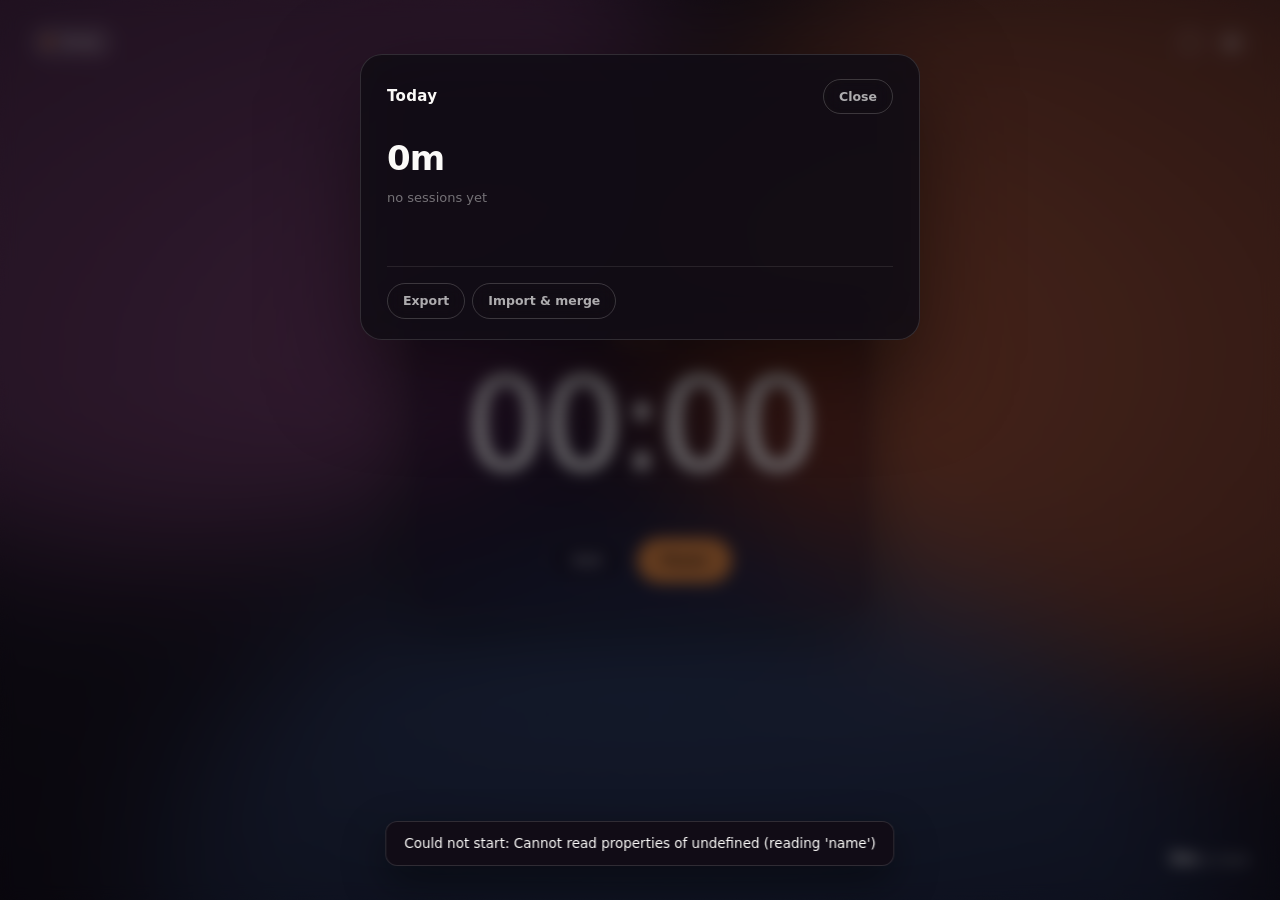
==== index.html @ 71ae3a34 "cadence: the timer engine, storage, and the Station shell Engine takes both clocks as arguments, so " ====
<!doctype html>
<html lang="en">
<head>
<meta charset="utf-8">
<meta name="viewport" content="width=device-width, initial-scale=1">
<title>cadence</title>
<meta name="color-scheme" content="dark">
<link rel="stylesheet" href="css/app.css">
<link rel="icon" href="data:image/svg+xml,<svg xmlns='http://www.w3.org/2000/svg' viewBox='0 0 32 32'><circle cx='16' cy='16' r='13' fill='none' stroke='%23D8813A' stroke-width='3'/></svg>">
</head>
<body>

<!-- Generated wallpaper: three drifting blobs, film grain, and a vignette to keep the
     centre readable. Costs no bytes and no network. -->
<div class="wall" aria-hidden="true">
  <div class="blob b1"></div><div class="blob b2"></div><div class="blob b3"></div>
</div>
<div class="grain" aria-hidden="true"></div>
<div class="veil" aria-hidden="true"></div>

<main class="frame">

  <header class="topbar">
    <button class="chip" id="ctxChip" hidden>
      <span class="dot" id="ctxDot"></span><span id="ctxText"></span>
    </button>
    <span class="brand" id="brand">cadence</span>
    <div class="top-right">
      <button class="chip ghost" id="presetChip" hidden></button>
      <button class="chip ghost icon" id="logBtn" title="Today (L)" aria-label="Today">▤</button>
    </div>
  </header>

  <section class="center">

    <!-- ============ setup ============ -->
    <div class="card setup" id="setup">
      <h1>What are you working on?</h1>

      <div class="field">
        <label>Category</label>
        <div class="chips" id="catChips"></div>
      </div>

      <div class="field">
        <label for="labelInput">Task <span class="opt">optional</span></label>
        <input type="text" id="labelInput" maxlength="90" autocomplete="off"
               placeholder="e.g. GLM residual diagnostics" list="labelHistory">
        <datalist id="labelHistory"></datalist>
      </div>

      <div class="field">
        <label>Rhythm</label>
        <div class="chips" id="presetChips"></div>
      </div>

      <form class="custom" id="customForm" hidden>
        <div class="nums">
          <label>Focus <input type="number" id="cFocus" min="1" max="180" value="45"></label>
          <label>Break <input type="number" id="cShort" min="1" max="60" value="10"></label>
          <label>Long <input type="number" id="cLong" min="0" max="120" value="0"
                             title="0 for no long break"></label>
          <label>Every <input type="number" id="cEvery" min="2" max="12" value="4"></label>
        </div>
        <p class="note">Long break of 0 means no long break — the 52/17 shape.</p>
        <div class="custom-acts">
          <button type="button" class="btn ghost sm" id="customCancel">Cancel</button>
          <button type="submit" class="btn sm">Save rhythm</button>
        </div>
      </form>

      <button class="btn primary lg" id="startBtn">Start</button>
    </div>

    <!-- ============ running ============ -->
    <div class="card run" id="runCard" hidden>
      <div class="state" id="stateLabel">Focus</div>
      <div class="clock" id="clock">00:00</div>
      <div class="subline" id="subline"></div>
      <div class="pips" id="pips"></div>
      <div class="acts">
        <button class="btn ghost" id="endBtn">End</button>
        <button class="btn" id="skipBtn" hidden>Skip break</button>
        <button class="btn primary" id="mainBtn">Pause</button>
      </div>
    </div>

  </section>

  <footer class="botbar">
    <div class="hints" id="hints"></div>
    <div class="desk" id="desk" hidden>
      <b id="deskTotal">0m</b> at desk
      <div id="deskSplit"></div>
    </div>
  </footer>

</main>

<!-- ============ today ============ -->
<div class="overlay" id="logOverlay" hidden>
  <div class="sheet">
    <div class="sheet-head">
      <h2>Today</h2>
      <button class="btn ghost sm" id="closeLog">Close</button>
    </div>

    <div class="totals">
      <div class="big" id="todayTotal">0m</div>
      <div class="split" id="todaySplit">no sessions yet</div>
    </div>

    <div class="cats" id="todayCats"></div>
    <div class="rows" id="todayRows"></div>

    <div class="sheet-foot">
      <div class="sync">
        <button class="btn ghost sm" id="exportBtn">Export</button>
        <button class="btn ghost sm" id="importBtn">Import &amp; merge</button>
        <input type="file" id="importFile" accept="application/json,.json" hidden>
      </div>
      <div class="sync-note" id="syncNote"></div>
    </div>
  </div>
</div>

<div class="toast" id="toast" hidden></div>

<script type="module" src="js/main.js"></script>
</body>
</html>
---- css/app.css ----
/* cadence — direction B (Station). The wallpaper is the app; content floats above it in
   glass. --accent shifts with the phase, and that shift is how the app tells you something
   changed when you are not looking straight at it. */

:root {
  --accent: #D8813A;
  --ink: #FBFAF8;
  --ink-2: rgba(255, 255, 255, 0.66);
  --ink-3: rgba(255, 255, 255, 0.42);
  --glass: rgba(20, 14, 24, 0.42);
  --glass-line: rgba(255, 255, 255, 0.13);
  --glass-fill: rgba(255, 255, 255, 0.09);
  --radius: 22px;
  color-scheme: dark;
}

* { box-sizing: border-box; margin: 0; padding: 0; }

html, body { height: 100%; }

body {
  background: #120E18;
  color: var(--ink);
  font: 15px/1.55 ui-sans-serif, -apple-system, "Segoe UI", system-ui, sans-serif;
  -webkit-font-smoothing: antialiased;
  overflow: hidden;
}

/* ---------------------------------------------------------------- wallpaper */

.wall { position: fixed; inset: -20%; z-index: 0; }
.blob { position: absolute; border-radius: 50%; filter: blur(70px); opacity: 0.75; }
.b1 { width: 60%; height: 70%; left: -8%;  top: -12%;   background: #7A3B6B; animation: drift1 26s ease-in-out infinite alternate; }
.b2 { width: 55%; height: 65%; right: -6%; top: 6%;     background: #B4542C; animation: drift2 31s ease-in-out infinite alternate; }
.b3 { width: 62%; height: 62%; left: 22%;  bottom: -20%; background: #2E4A7A; animation: drift3 37s ease-in-out infinite alternate; }

@keyframes drift1 { to { transform: translate(9%, 7%) scale(1.12); } }
@keyframes drift2 { to { transform: translate(-8%, 11%) scale(1.08); } }
@keyframes drift3 { to { transform: translate(5%, -9%) scale(1.14); } }

/* Movement in peripheral vision for ninety minutes is a real cost. The wallpaper holds
   still while you are working and only breathes when you are not. */
body.phase-focus .blob { animation-play-state: paused; }

@media (prefers-reduced-motion: reduce) {
  .blob { animation: none; }
}

.grain {
  position: fixed; inset: 0; z-index: 1; opacity: 0.16; pointer-events: none;
  background-image: url("data:image/svg+xml;utf8,<svg xmlns='http://www.w3.org/2000/svg' width='120' height='120'><filter id='n'><feTurbulence type='fractalNoise' baseFrequency='0.85' numOctaves='3'/></filter><rect width='120' height='120' filter='url(%23n)' opacity='0.5'/></svg>");
}

.veil {
  position: fixed; inset: 0; z-index: 1; pointer-events: none;
  background: radial-gradient(120% 90% at 50% 40%, transparent 20%, rgba(6, 4, 10, 0.72) 100%);
}

/* ---------------------------------------------------------------- layout */

.frame {
  position: relative; z-index: 2;
  height: 100%; display: flex; flex-direction: column;
  padding: 24px 30px 26px;
}

.topbar { display: flex; align-items: center; gap: 12px; }
.brand {
  font-size: 12px; letter-spacing: 0.18em; text-transform: uppercase;
  color: var(--ink-3);
}
.top-right { margin-left: auto; display: flex; gap: 8px; }

.center { flex: 1; display: flex; align-items: center; justify-content: center; }

.botbar { display: flex; justify-content: space-between; align-items: flex-end; gap: 20px; }
.hints { font-size: 12.5px; color: var(--ink-3); }
.hints kbd {
  font: inherit; font-size: 11.5px; background: rgba(255, 255, 255, 0.10);
  border: 1px solid rgba(255, 255, 255, 0.14); border-radius: 5px; padding: 1px 6px;
  margin: 0 2px;
}
.desk { text-align: right; font-size: 13px; color: var(--ink-2); }
.desk b { font-size: 16px; font-weight: 600; color: var(--ink); }
.desk div { margin-top: 2px; font-size: 12.5px; color: var(--ink-3); }

/* ---------------------------------------------------------------- glass parts */

.chip {
  display: inline-flex; align-items: center; gap: 8px;
  background: rgba(255, 255, 255, 0.10);
  border: 1px solid rgba(255, 255, 255, 0.16);
  backdrop-filter: blur(14px);
  border-radius: 999px; padding: 7px 14px;
  font: inherit; font-size: 13px; font-weight: 500; color: #F0EDEA;
  cursor: pointer; max-width: 46vw; overflow: hidden; white-space: nowrap; text-overflow: ellipsis;
}
.chip.ghost { font-weight: 400; color: rgba(255, 255, 255, 0.72); background: rgba(255, 255, 255, 0.06); }
.chip.icon { padding: 7px 11px; font-size: 14px; line-height: 1; }
.chip:hover { background: rgba(255, 255, 255, 0.16); }
.chip .dot { width: 8px; height: 8px; border-radius: 50%; background: var(--accent); flex: none; }

.card {
  background: var(--glass);
  border: 1px solid var(--glass-line);
  backdrop-filter: blur(26px) saturate(140%);
  border-radius: var(--radius);
  box-shadow: 0 24px 70px rgba(0, 0, 0, 0.42);
}

.btn {
  font: inherit; font-size: 13.5px; font-weight: 600; cursor: pointer;
  border-radius: 999px; padding: 11px 24px;
  border: 1px solid rgba(255, 255, 255, 0.18);
  background: var(--glass-fill); color: #F4F1EE;
  backdrop-filter: blur(10px);
  transition: background 0.15s, transform 0.06s;
}
.btn:hover { background: rgba(255, 255, 255, 0.15); }
.btn:active { transform: translateY(1px); }
.btn.primary { background: var(--accent); border-color: transparent; color: #16100C; }
.btn.primary:hover { filter: brightness(1.08); }
.btn.ghost { background: transparent; color: var(--ink-2); }
.btn.ghost:hover { background: rgba(255, 255, 255, 0.09); color: var(--ink); }
.btn.sm { font-size: 12.5px; padding: 7px 15px; }
.btn.lg { width: 100%; padding: 14px 24px; font-size: 15px; margin-top: 4px; }
.btn:disabled { opacity: 0.4; cursor: default; }

/* ---------------------------------------------------------------- setup */

.setup { width: min(440px, 92vw); padding: 30px 32px 28px; }
.setup h1 { font-size: 19px; font-weight: 600; letter-spacing: -0.01em; margin-bottom: 22px; }

.field { margin-bottom: 18px; }
.field label {
  display: block; font-size: 11.5px; text-transform: uppercase; letter-spacing: 0.1em;
  color: var(--ink-3); margin-bottom: 9px;
}
.field .opt { text-transform: none; letter-spacing: 0; opacity: 0.7; }

.chips { display: flex; flex-wrap: wrap; gap: 7px; }
.chips button {
  font: inherit; font-size: 13px; cursor: pointer;
  border-radius: 999px; padding: 7px 14px;
  border: 1px solid rgba(255, 255, 255, 0.14);
  background: rgba(255, 255, 255, 0.05); color: var(--ink-2);
  display: inline-flex; align-items: center; gap: 7px;
}
.chips button .sw { width: 8px; height: 8px; border-radius: 50%; }
.chips button:hover { background: rgba(255, 255, 255, 0.11); color: var(--ink); }
.chips button[aria-pressed="true"] {
  background: rgba(255, 255, 255, 0.16); color: var(--ink);
  border-color: rgba(255, 255, 255, 0.30);
}

input[type="text"], input[type="number"] {
  font: inherit; font-size: 14px; width: 100%;
  background: rgba(0, 0, 0, 0.26); color: var(--ink);
  border: 1px solid rgba(255, 255, 255, 0.14); border-radius: 10px;
  padding: 10px 12px;
}
input:focus { outline: none; border-color: var(--accent); }

.custom { margin: -6px 0 18px; padding: 14px; border-radius: 13px;
          background: rgba(0, 0, 0, 0.22); border: 1px solid rgba(255, 255, 255, 0.10); }
.custom .nums { display: grid; grid-template-columns: repeat(4, 1fr); gap: 8px; }
.custom .nums label {
  font-size: 10.5px; text-transform: uppercase; letter-spacing: 0.07em; color: var(--ink-3);
}
.custom .nums input { margin-top: 5px; padding: 7px 8px; font-size: 13.5px; text-align: center; }
.custom .note { font-size: 12px; color: var(--ink-3); margin-top: 9px; }
.custom-acts { display: flex; gap: 7px; justify-content: flex-end; margin-top: 11px; }

/* ---------------------------------------------------------------- running */

.run { padding: 40px 56px 32px; text-align: center; min-width: min(430px, 92vw); }
.state {
  font-size: 11.5px; text-transform: uppercase; letter-spacing: 0.2em;
  color: var(--accent); margin-bottom: 16px; transition: color 0.8s;
}
.clock {
  font-size: clamp(72px, 13vw, 128px); line-height: 0.92; font-weight: 300;
  font-variant-numeric: tabular-nums; letter-spacing: -0.03em; color: var(--ink);
}
body.paused .clock { opacity: 0.45; }
.subline { margin-top: 14px; font-size: 14.5px; color: var(--ink-2); }

.pips { display: flex; gap: 7px; justify-content: center; margin-top: 22px; min-height: 7px; }
.pip { width: 7px; height: 7px; border-radius: 50%; background: rgba(255, 255, 255, 0.20); }
.pip.done { background: rgba(255, 255, 255, 0.52); }
.pip.now { background: var(--accent); box-shadow: 0 0 0 4px rgba(255, 255, 255, 0.10); }

.acts { display: flex; gap: 10px; justify-content: center; margin-top: 26px; }

/* ---------------------------------------------------------------- today */

.overlay {
  position: fixed; inset: 0; z-index: 10;
  background: rgba(6, 4, 10, 0.55); backdrop-filter: blur(8px);
  display: flex; align-items: flex-start; justify-content: center; padding: 6vh 20px;
}
.sheet {
  width: min(560px, 100%); max-height: 88vh; overflow: auto;
  background: rgba(18, 13, 22, 0.86); border: 1px solid var(--glass-line);
  backdrop-filter: blur(26px) saturate(140%);
  border-radius: var(--radius); padding: 24px 26px 20px;
  box-shadow: 0 30px 90px rgba(0, 0, 0, 0.5);
}
.sheet-head { display: flex; align-items: center; justify-content: space-between; margin-bottom: 18px; }
.sheet-head h2 { font-size: 15px; font-weight: 600; letter-spacing: 0.02em; }

.totals { margin-bottom: 20px; }
.totals .big { font-size: 34px; font-weight: 600; letter-spacing: -0.025em; font-variant-numeric: tabular-nums; }
.totals .split { font-size: 13px; color: var(--ink-3); margin-top: 3px; }

.cats { display: flex; flex-direction: column; gap: 7px; margin-bottom: 20px; }
.cat-row { display: flex; align-items: center; gap: 9px; font-size: 13px; }
.cat-row .sw { width: 9px; height: 9px; border-radius: 3px; flex: none; }
.cat-row .nm { color: var(--ink-2); }
.cat-row .track { flex: 1; height: 4px; border-radius: 2px; background: rgba(255, 255, 255, 0.09); overflow: hidden; }
.cat-row .track i { display: block; height: 100%; border-radius: 2px; }
.cat-row .hr { color: var(--ink-2); font-variant-numeric: tabular-nums; min-width: 46px; text-align: right; }

.rows { display: flex; flex-direction: column; }
.row {
  display: flex; align-items: center; gap: 10px; padding: 9px 0;
  border-bottom: 1px solid rgba(255, 255, 255, 0.07); font-size: 13px;
}
.row .sw { width: 7px; height: 7px; border-radius: 2px; flex: none; }
.row .lbl { color: var(--ink-2); overflow: hidden; text-overflow: ellipsis; white-space: nowrap; }
.row .meta { color: var(--ink-3); font-size: 12px; margin-left: auto; white-space: nowrap; }
.row .dur { color: var(--ink); font-variant-numeric: tabular-nums; min-width: 54px; text-align: right; }
.empty { font-size: 13px; color: var(--ink-3); padding: 6px 0 14px; }

.sheet-foot {
  display: flex; align-items: center; justify-content: space-between; gap: 14px;
  margin-top: 18px; padding-top: 16px; border-top: 1px solid rgba(255, 255, 255, 0.09);
}
.sync { display: flex; gap: 7px; }
.sync-note { font-size: 12px; color: var(--ink-3); text-align: right; }

/* ---------------------------------------------------------------- toast */

.toast {
  position: fixed; z-index: 20; left: 50%; bottom: 34px; transform: translateX(-50%);
  background: rgba(18, 13, 22, 0.92); border: 1px solid var(--glass-line);
  backdrop-filter: blur(16px); border-radius: 12px; padding: 11px 18px;
  font-size: 13.5px; color: var(--ink); box-shadow: 0 16px 44px rgba(0, 0, 0, 0.45);
  max-width: min(520px, 90vw);
}
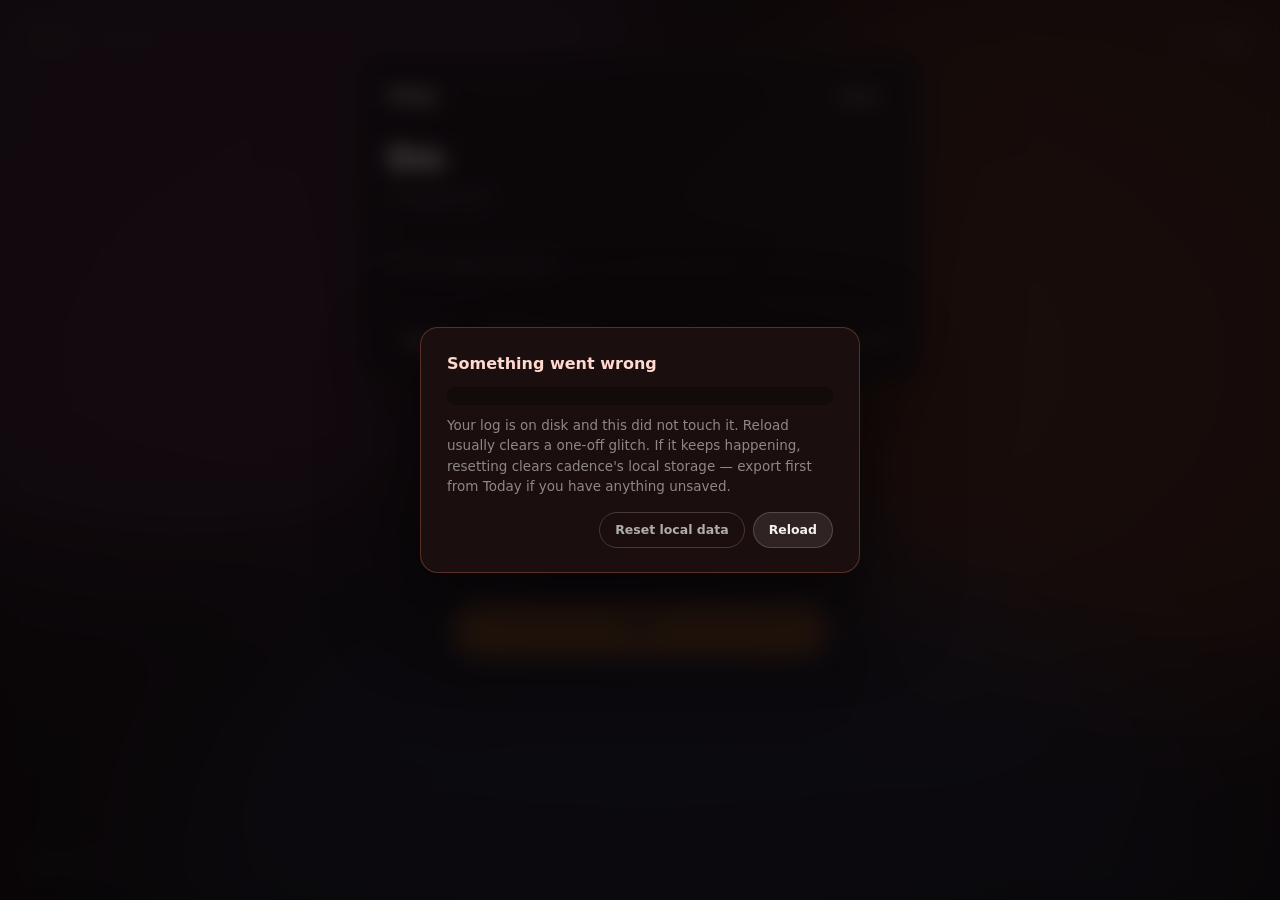
==== commit 7b587ea6: "cadence: fix the first-boot freeze, and stop failures from being silent Root cause: store.js's tx() " ====
--- a/index.html
+++ b/index.html
@@ -126,6 +126,22 @@
 
 <div class="toast" id="toast" hidden></div>
 
+<!-- Stays on screen deliberately — a silent freeze with nothing visible is the failure this
+     exists to rule out. -->
+<div class="fatal" id="fatal" hidden>
+  <div class="fatal-box">
+    <h2>Something went wrong</h2>
+    <p id="fatalMsg"></p>
+    <p class="fatal-hint">Your log is on disk and this did not touch it. Reload usually clears
+       a one-off glitch. If it keeps happening, resetting clears cadence's local storage —
+       export first from Today if you have anything unsaved.</p>
+    <div class="fatal-acts">
+      <button class="btn ghost sm" id="fatalReset">Reset local data</button>
+      <button class="btn sm" id="fatalReload">Reload</button>
+    </div>
+  </div>
+</div>
+
 <script type="module" src="js/main.js"></script>
 </body>
 </html>
--- a/css/app.css
+++ b/css/app.css
@@ -248,3 +248,24 @@
   font-size: 13.5px; color: var(--ink); box-shadow: 0 16px 44px rgba(0, 0, 0, 0.45);
   max-width: min(520px, 90vw);
 }
+
+/* ---------------------------------------------------------------- fatal */
+
+.fatal {
+  position: fixed; inset: 0; z-index: 30;
+  background: rgba(10, 6, 6, 0.72); backdrop-filter: blur(10px);
+  display: flex; align-items: center; justify-content: center; padding: 20px;
+}
+.fatal-box {
+  width: min(440px, 100%);
+  background: rgba(30, 16, 16, 0.92); border: 1px solid rgba(255, 130, 110, 0.28);
+  border-radius: 18px; padding: 24px 26px; box-shadow: 0 30px 90px rgba(0, 0, 0, 0.5);
+}
+.fatal-box h2 { font-size: 16px; font-weight: 600; color: #FFD8CE; }
+.fatal-box p { font-size: 13.5px; color: rgba(255, 255, 255, 0.72); margin-top: 10px; line-height: 1.5; }
+.fatal-box #fatalMsg {
+  font-family: ui-monospace, "SF Mono", monospace; font-size: 12.5px;
+  background: rgba(0, 0, 0, 0.3); border-radius: 8px; padding: 9px 11px; color: #FFB8A8;
+}
+.fatal-hint { color: rgba(255, 255, 255, 0.5) !important; }
+.fatal-acts { display: flex; gap: 8px; justify-content: flex-end; margin-top: 16px; }
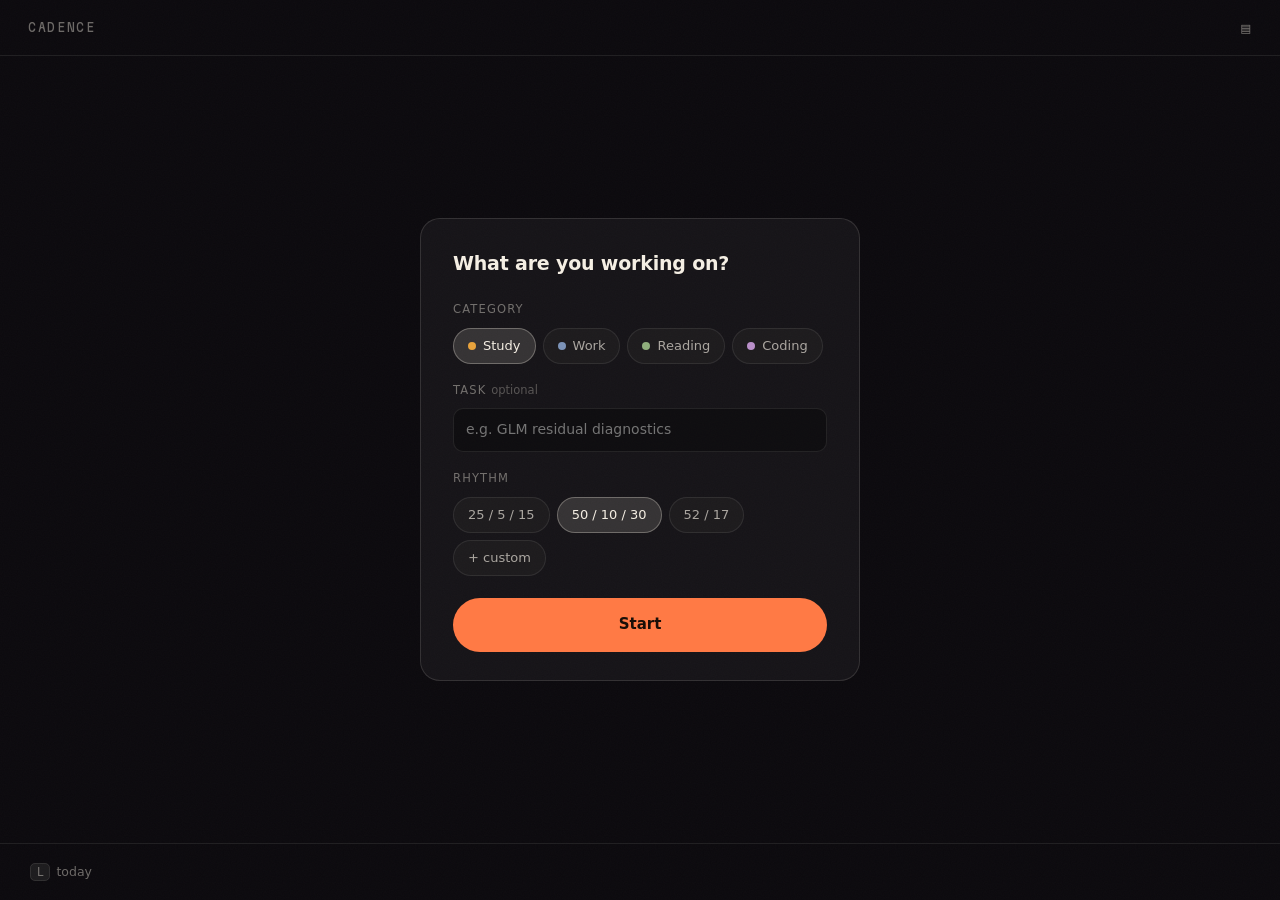
==== commit ec0b0b09: "cadence: Pulse — a redesign, not a reskin Replaces the drifting-gradient-blob wallpaper with js/puls" ====
--- a/index.html
+++ b/index.html
@@ -6,17 +6,13 @@
 <title>cadence</title>
 <meta name="color-scheme" content="dark">
 <link rel="stylesheet" href="css/app.css">
-<link rel="icon" href="data:image/svg+xml,<svg xmlns='http://www.w3.org/2000/svg' viewBox='0 0 32 32'><circle cx='16' cy='16' r='13' fill='none' stroke='%23D8813A' stroke-width='3'/></svg>">
+<link rel="icon" href="data:image/svg+xml,<svg xmlns='http://www.w3.org/2000/svg' viewBox='0 0 32 32'><circle cx='16' cy='16' r='13' fill='none' stroke='%23FF7A45' stroke-width='3'/></svg>">
 </head>
 <body>
 
-<!-- Generated wallpaper: three drifting blobs, film grain, and a vignette to keep the
-     centre readable. Costs no bytes and no network. -->
-<div class="wall" aria-hidden="true">
-  <div class="blob b1"></div><div class="blob b2"></div><div class="blob b3"></div>
-</div>
+<!-- Grain texture only — the signature motion is the pulse trace on the running screen
+     (js/pulse.js), not an ambient background loop. Costs no bytes and no network. -->
 <div class="grain" aria-hidden="true"></div>
-<div class="veil" aria-hidden="true"></div>
 
 <main class="frame">
 
@@ -73,11 +69,14 @@
     </div>
 
     <!-- ============ running ============ -->
-    <div class="card run" id="runCard" hidden>
+    <div class="run" id="runCard" hidden>
       <div class="state" id="stateLabel">Focus</div>
       <div class="clock" id="clock">00:00</div>
-      <div class="subline" id="subline"></div>
-      <div class="pips" id="pips"></div>
+      <div class="pulse-strip"><canvas id="pulseCanvas"></canvas></div>
+      <div class="timesig">
+        <span class="frac" id="timesigFrac"></span>
+        <span id="subline"></span>
+      </div>
       <div class="acts">
         <button class="btn ghost" id="endBtn">End</button>
         <button class="btn" id="skipBtn" hidden>Skip break</button>
--- a/css/app.css
+++ b/css/app.css
@@ -1,59 +1,61 @@
-/* cadence — direction B (Station). The wallpaper is the app; content floats above it in
-   glass. --accent shifts with the phase, and that shift is how the app tells you something
-   changed when you are not looking straight at it. */
+/* cadence — "Pulse". An instrument, not a wallpaper. The name is the idea: a metronome
+   vocabulary, not decoration bolted onto a timer. cyclesBeforeLong IS beats per measure; a
+   long break IS the bar line. The one signature motion (js/pulse.js) is a real trace of
+   whether the timer is running, not an ambient loop that plays regardless of app state. */
+
+@font-face {
+  font-family: 'Martian Mono';
+  src: url('../fonts/MartianMono-Regular.woff2') format('woff2');
+  font-weight: 400;
+  font-style: normal;
+  font-display: swap;
+}
 
 :root {
-  --accent: #D8813A;
-  --ink: #FBFAF8;
-  --ink-2: rgba(255, 255, 255, 0.66);
-  --ink-3: rgba(255, 255, 255, 0.42);
-  --glass: rgba(20, 14, 24, 0.42);
-  --glass-line: rgba(255, 255, 255, 0.13);
-  --glass-fill: rgba(255, 255, 255, 0.09);
-  --radius: 22px;
+  /* --accent is the one token JS owns — it swings pulse/rest as the phase changes. Everything
+     else is fixed. */
+  --accent: #FF7A45;
+  --void: #0C0A0E;
+  --paper: #F4EEE3;
+  --ink: var(--paper);
+  --ink-2: rgba(244, 238, 227, 0.66);
+  --ink-3: rgba(244, 238, 227, 0.42);
+  --hairline: rgba(244, 238, 227, 0.09);
+  --glass: rgba(255, 255, 255, 0.045);
+  --glass-line: rgba(244, 238, 227, 0.13);
+  --glass-fill: rgba(244, 238, 227, 0.07);
+  --radius: 20px;
+  --mono: 'Martian Mono', ui-monospace, "SF Mono", Menlo, monospace;
   color-scheme: dark;
 }
 
 * { box-sizing: border-box; margin: 0; padding: 0; }
 
+/* The browser's own [hidden] { display: none } rule and an author rule that sets `display`
+   on the same element are the same specificity — whichever loads later wins the tie, and an
+   author stylesheet always loads after the UA one. Any class below that sets `display` on an
+   element also toggled via the `hidden` property must repeat that fact here, or `hidden` is
+   silently a no-op on it. */
+.chip[hidden], .overlay[hidden], .fatal[hidden] { display: none; }
+
 html, body { height: 100%; }
 
 body {
-  background: #120E18;
+  background: var(--void);
   color: var(--ink);
   font: 15px/1.55 ui-sans-serif, -apple-system, "Segoe UI", system-ui, sans-serif;
   -webkit-font-smoothing: antialiased;
   overflow: hidden;
 }
 
-/* ---------------------------------------------------------------- wallpaper */
-
-.wall { position: fixed; inset: -20%; z-index: 0; }
-.blob { position: absolute; border-radius: 50%; filter: blur(70px); opacity: 0.75; }
-.b1 { width: 60%; height: 70%; left: -8%;  top: -12%;   background: #7A3B6B; animation: drift1 26s ease-in-out infinite alternate; }
-.b2 { width: 55%; height: 65%; right: -6%; top: 6%;     background: #B4542C; animation: drift2 31s ease-in-out infinite alternate; }
-.b3 { width: 62%; height: 62%; left: 22%;  bottom: -20%; background: #2E4A7A; animation: drift3 37s ease-in-out infinite alternate; }
-
-@keyframes drift1 { to { transform: translate(9%, 7%) scale(1.12); } }
-@keyframes drift2 { to { transform: translate(-8%, 11%) scale(1.08); } }
-@keyframes drift3 { to { transform: translate(5%, -9%) scale(1.14); } }
-
-/* Movement in peripheral vision for ninety minutes is a real cost. The wallpaper holds
-   still while you are working and only breathes when you are not. */
-body.phase-focus .blob { animation-play-state: paused; }
-
-@media (prefers-reduced-motion: reduce) {
-  .blob { animation: none; }
-}
-
+/* ---------------------------------------------------------------- surface */
+
+/* Flat and confident on purpose — a colour-blob gradient needs a vignette to stay readable
+   underneath it; a flat instrument-panel void does not. Grain is the one texture kept: cheap,
+   and it is the difference between "dark" and "digital-flat dark". */
 .grain {
-  position: fixed; inset: 0; z-index: 1; opacity: 0.16; pointer-events: none;
+  position: fixed; inset: 0; z-index: 1; opacity: 0.05; pointer-events: none;
   background-image: url("data:image/svg+xml;utf8,<svg xmlns='http://www.w3.org/2000/svg' width='120' height='120'><filter id='n'><feTurbulence type='fractalNoise' baseFrequency='0.85' numOctaves='3'/></filter><rect width='120' height='120' filter='url(%23n)' opacity='0.5'/></svg>");
-}
-
-.veil {
-  position: fixed; inset: 0; z-index: 1; pointer-events: none;
-  background: radial-gradient(120% 90% at 50% 40%, transparent 20%, rgba(6, 4, 10, 0.72) 100%);
 }
 
 /* ---------------------------------------------------------------- layout */
@@ -61,67 +63,70 @@
 .frame {
   position: relative; z-index: 2;
   height: 100%; display: flex; flex-direction: column;
-  padding: 24px 30px 26px;
-}
-
-.topbar { display: flex; align-items: center; gap: 12px; }
+}
+
+/* Letterhead bookends — the whole point of the redesign is fewer floating islands. Two thin
+   rules replace five disconnected glass chips. */
+.topbar, .botbar {
+  display: flex; align-items: center; gap: 12px;
+  padding: 18px 28px;
+}
+.topbar { border-bottom: 1px solid var(--hairline); }
+.botbar { border-top: 1px solid var(--hairline); justify-content: space-between; align-items: flex-end; }
+
 .brand {
-  font-size: 12px; letter-spacing: 0.18em; text-transform: uppercase;
+  font-family: var(--mono); font-size: 12px; letter-spacing: 0.14em; text-transform: uppercase;
   color: var(--ink-3);
 }
-.top-right { margin-left: auto; display: flex; gap: 8px; }
-
-.center { flex: 1; display: flex; align-items: center; justify-content: center; }
-
-.botbar { display: flex; justify-content: space-between; align-items: flex-end; gap: 20px; }
+.top-right { margin-left: auto; display: flex; align-items: center; gap: 14px; }
+
+.center { flex: 1; display: flex; align-items: center; justify-content: center; padding: 24px 20px; min-height: 0; }
+
 .hints { font-size: 12.5px; color: var(--ink-3); }
 .hints kbd {
-  font: inherit; font-size: 11.5px; background: rgba(255, 255, 255, 0.10);
-  border: 1px solid rgba(255, 255, 255, 0.14); border-radius: 5px; padding: 1px 6px;
+  font: inherit; font-size: 11.5px; background: rgba(244, 238, 227, 0.08);
+  border: 1px solid var(--hairline); border-radius: 5px; padding: 1px 6px;
   margin: 0 2px;
 }
 .desk { text-align: right; font-size: 13px; color: var(--ink-2); }
-.desk b { font-size: 16px; font-weight: 600; color: var(--ink); }
+.desk b { font-family: var(--mono); font-size: 15px; font-weight: 400; color: var(--ink); }
 .desk div { margin-top: 2px; font-size: 12.5px; color: var(--ink-3); }
 
-/* ---------------------------------------------------------------- glass parts */
-
+/* ---------------------------------------------------------------- chip (topbar controls) */
+
+/* No blur, no fill — against a flat void there is nothing to frost. A dot, text, a hairline
+   underline on hover. Quiet by default is the point. */
 .chip {
   display: inline-flex; align-items: center; gap: 8px;
-  background: rgba(255, 255, 255, 0.10);
-  border: 1px solid rgba(255, 255, 255, 0.16);
-  backdrop-filter: blur(14px);
-  border-radius: 999px; padding: 7px 14px;
-  font: inherit; font-size: 13px; font-weight: 500; color: #F0EDEA;
+  background: none; border: 1px solid transparent; border-radius: 999px;
+  padding: 6px 12px; margin: -6px -12px;
+  font: inherit; font-size: 13px; font-weight: 500; color: var(--ink-2);
   cursor: pointer; max-width: 46vw; overflow: hidden; white-space: nowrap; text-overflow: ellipsis;
 }
-.chip.ghost { font-weight: 400; color: rgba(255, 255, 255, 0.72); background: rgba(255, 255, 255, 0.06); }
-.chip.icon { padding: 7px 11px; font-size: 14px; line-height: 1; }
-.chip:hover { background: rgba(255, 255, 255, 0.16); }
-.chip .dot { width: 8px; height: 8px; border-radius: 50%; background: var(--accent); flex: none; }
+.chip.ghost { font-family: var(--mono); font-size: 11.5px; letter-spacing: 0.04em; color: var(--ink-3); }
+.chip.icon { padding: 6px 9px; font-size: 15px; line-height: 1; margin-right: -9px; }
+.chip:hover { color: var(--ink); border-color: var(--hairline); }
+.chip .dot { width: 7px; height: 7px; border-radius: 50%; background: var(--accent); flex: none; }
 
 .card {
   background: var(--glass);
   border: 1px solid var(--glass-line);
-  backdrop-filter: blur(26px) saturate(140%);
   border-radius: var(--radius);
-  box-shadow: 0 24px 70px rgba(0, 0, 0, 0.42);
 }
 
 .btn {
   font: inherit; font-size: 13.5px; font-weight: 600; cursor: pointer;
   border-radius: 999px; padding: 11px 24px;
-  border: 1px solid rgba(255, 255, 255, 0.18);
-  background: var(--glass-fill); color: #F4F1EE;
-  backdrop-filter: blur(10px);
-  transition: background 0.15s, transform 0.06s;
-}
-.btn:hover { background: rgba(255, 255, 255, 0.15); }
+  border: 1px solid var(--glass-line);
+  background: var(--glass-fill); color: var(--paper);
+  transition: background 0.15s, transform 0.06s, border-color 0.15s;
+}
+.btn:hover { background: rgba(244, 238, 227, 0.13); border-color: rgba(244, 238, 227, 0.24); }
 .btn:active { transform: translateY(1px); }
-.btn.primary { background: var(--accent); border-color: transparent; color: #16100C; }
+.btn.primary { background: var(--accent); border-color: transparent; color: #1A0F08; }
 .btn.primary:hover { filter: brightness(1.08); }
 .btn.ghost { background: transparent; color: var(--ink-2); }
-.btn.ghost:hover { background: rgba(255, 255, 255, 0.09); color: var(--ink); }
+.btn.ghost:hover { background: rgba(244, 238, 227, 0.06); color: var(--ink); }
 .btn.sm { font-size: 12.5px; padding: 7px 15px; }
 .btn.lg { width: 100%; padding: 14px 24px; font-size: 15px; margin-top: 4px; }
 .btn:disabled { opacity: 0.4; cursor: default; }
@@ -142,27 +147,27 @@
 .chips button {
   font: inherit; font-size: 13px; cursor: pointer;
   border-radius: 999px; padding: 7px 14px;
-  border: 1px solid rgba(255, 255, 255, 0.14);
-  background: rgba(255, 255, 255, 0.05); color: var(--ink-2);
+  border: 1px solid var(--hairline);
+  background: rgba(244, 238, 227, 0.03); color: var(--ink-2);
   display: inline-flex; align-items: center; gap: 7px;
 }
 .chips button .sw { width: 8px; height: 8px; border-radius: 50%; }
-.chips button:hover { background: rgba(255, 255, 255, 0.11); color: var(--ink); }
+.chips button:hover { background: rgba(244, 238, 227, 0.08); color: var(--ink); }
 .chips button[aria-pressed="true"] {
-  background: rgba(255, 255, 255, 0.16); color: var(--ink);
-  border-color: rgba(255, 255, 255, 0.30);
+  background: rgba(244, 238, 227, 0.14); color: var(--ink);
+  border-color: rgba(244, 238, 227, 0.30);
 }
 
 input[type="text"], input[type="number"] {
   font: inherit; font-size: 14px; width: 100%;
-  background: rgba(0, 0, 0, 0.26); color: var(--ink);
-  border: 1px solid rgba(255, 255, 255, 0.14); border-radius: 10px;
+  background: rgba(0, 0, 0, 0.3); color: var(--ink);
+  border: 1px solid var(--hairline); border-radius: 10px;
   padding: 10px 12px;
 }
 input:focus { outline: none; border-color: var(--accent); }
 
 .custom { margin: -6px 0 18px; padding: 14px; border-radius: 13px;
-          background: rgba(0, 0, 0, 0.22); border: 1px solid rgba(255, 255, 255, 0.10); }
+          background: rgba(0, 0, 0, 0.24); border: 1px solid var(--hairline); }
 .custom .nums { display: grid; grid-template-columns: repeat(4, 1fr); gap: 8px; }
 .custom .nums label {
   font-size: 10.5px; text-transform: uppercase; letter-spacing: 0.07em; color: var(--ink-3);
@@ -173,35 +178,42 @@
 
 /* ---------------------------------------------------------------- running */
 
-.run { padding: 40px 56px 32px; text-align: center; min-width: min(430px, 92vw); }
+/* No glass panel here on purpose — the running screen sits directly on the void, and the
+   pulse trace supplies the atmosphere a frosted card used to. */
+.run { text-align: center; width: min(480px, 92vw); }
 .state {
   font-size: 11.5px; text-transform: uppercase; letter-spacing: 0.2em;
-  color: var(--accent); margin-bottom: 16px; transition: color 0.8s;
+  color: var(--accent); margin-bottom: 18px; transition: color 0.8s;
 }
 .clock {
-  font-size: clamp(72px, 13vw, 128px); line-height: 0.92; font-weight: 300;
-  font-variant-numeric: tabular-nums; letter-spacing: -0.03em; color: var(--ink);
-}
-body.paused .clock { opacity: 0.45; }
-.subline { margin-top: 14px; font-size: 14.5px; color: var(--ink-2); }
-
-.pips { display: flex; gap: 7px; justify-content: center; margin-top: 22px; min-height: 7px; }
-.pip { width: 7px; height: 7px; border-radius: 50%; background: rgba(255, 255, 255, 0.20); }
-.pip.done { background: rgba(255, 255, 255, 0.52); }
-.pip.now { background: var(--accent); box-shadow: 0 0 0 4px rgba(255, 255, 255, 0.10); }
-
-.acts { display: flex; gap: 10px; justify-content: center; margin-top: 26px; }
+  font-family: var(--mono); font-weight: 400;
+  font-size: clamp(64px, 11vw, 112px); line-height: 0.92;
+  font-variant-numeric: tabular-nums; letter-spacing: -0.01em; color: var(--ink);
+}
+body.paused .clock { opacity: 0.42; }
+
+.pulse-strip { width: 100%; height: 64px; margin-top: 22px; }
+.pulse-strip canvas { width: 100%; height: 100%; display: block; }
+@media (prefers-reduced-motion: reduce) { .pulse-strip { opacity: 0.5; } }
+
+.timesig {
+  margin-top: 18px; font-size: 14.5px; color: var(--ink-2);
+  display: flex; align-items: baseline; justify-content: center; gap: 9px;
+}
+.timesig .frac { font-family: var(--mono); font-size: 15px; color: var(--ink); }
+
+.acts { display: flex; gap: 10px; justify-content: center; margin-top: 28px; }
 
 /* ---------------------------------------------------------------- today */
 
 .overlay {
   position: fixed; inset: 0; z-index: 10;
-  background: rgba(6, 4, 10, 0.55); backdrop-filter: blur(8px);
+  background: rgba(6, 4, 8, 0.6); backdrop-filter: blur(8px);
   display: flex; align-items: flex-start; justify-content: center; padding: 6vh 20px;
 }
 .sheet {
   width: min(560px, 100%); max-height: 88vh; overflow: auto;
-  background: rgba(18, 13, 22, 0.86); border: 1px solid var(--glass-line);
+  background: rgba(16, 12, 16, 0.92); border: 1px solid var(--glass-line);
   backdrop-filter: blur(26px) saturate(140%);
   border-radius: var(--radius); padding: 24px 26px 20px;
   box-shadow: 0 30px 90px rgba(0, 0, 0, 0.5);
@@ -210,31 +222,31 @@
 .sheet-head h2 { font-size: 15px; font-weight: 600; letter-spacing: 0.02em; }
 
 .totals { margin-bottom: 20px; }
-.totals .big { font-size: 34px; font-weight: 600; letter-spacing: -0.025em; font-variant-numeric: tabular-nums; }
-.totals .split { font-size: 13px; color: var(--ink-3); margin-top: 3px; }
+.totals .big { font-family: var(--mono); font-size: 30px; font-weight: 400; letter-spacing: -0.01em; }
+.totals .split { font-size: 13px; color: var(--ink-3); margin-top: 4px; }
 
 .cats { display: flex; flex-direction: column; gap: 7px; margin-bottom: 20px; }
 .cat-row { display: flex; align-items: center; gap: 9px; font-size: 13px; }
 .cat-row .sw { width: 9px; height: 9px; border-radius: 3px; flex: none; }
 .cat-row .nm { color: var(--ink-2); }
-.cat-row .track { flex: 1; height: 4px; border-radius: 2px; background: rgba(255, 255, 255, 0.09); overflow: hidden; }
+.cat-row .track { flex: 1; height: 4px; border-radius: 2px; background: rgba(244, 238, 227, 0.08); overflow: hidden; }
 .cat-row .track i { display: block; height: 100%; border-radius: 2px; }
-.cat-row .hr { color: var(--ink-2); font-variant-numeric: tabular-nums; min-width: 46px; text-align: right; }
+.cat-row .hr { font-family: var(--mono); color: var(--ink-2); min-width: 50px; text-align: right; }
 
 .rows { display: flex; flex-direction: column; }
 .row {
   display: flex; align-items: center; gap: 10px; padding: 9px 0;
-  border-bottom: 1px solid rgba(255, 255, 255, 0.07); font-size: 13px;
+  border-bottom: 1px solid var(--hairline); font-size: 13px;
 }
 .row .sw { width: 7px; height: 7px; border-radius: 2px; flex: none; }
 .row .lbl { color: var(--ink-2); overflow: hidden; text-overflow: ellipsis; white-space: nowrap; }
 .row .meta { color: var(--ink-3); font-size: 12px; margin-left: auto; white-space: nowrap; }
-.row .dur { color: var(--ink); font-variant-numeric: tabular-nums; min-width: 54px; text-align: right; }
+.row .dur { font-family: var(--mono); color: var(--ink); min-width: 58px; text-align: right; }
 .empty { font-size: 13px; color: var(--ink-3); padding: 6px 0 14px; }
 
 .sheet-foot {
   display: flex; align-items: center; justify-content: space-between; gap: 14px;
-  margin-top: 18px; padding-top: 16px; border-top: 1px solid rgba(255, 255, 255, 0.09);
+  margin-top: 18px; padding-top: 16px; border-top: 1px solid var(--hairline);
 }
 .sync { display: flex; gap: 7px; }
 .sync-note { font-size: 12px; color: var(--ink-3); text-align: right; }
@@ -243,7 +255,7 @@
 
 .toast {
   position: fixed; z-index: 20; left: 50%; bottom: 34px; transform: translateX(-50%);
-  background: rgba(18, 13, 22, 0.92); border: 1px solid var(--glass-line);
+  background: rgba(16, 12, 16, 0.94); border: 1px solid var(--glass-line);
   backdrop-filter: blur(16px); border-radius: 12px; padding: 11px 18px;
   font-size: 13.5px; color: var(--ink); box-shadow: 0 16px 44px rgba(0, 0, 0, 0.45);
   max-width: min(520px, 90vw);
@@ -253,19 +265,19 @@
 
 .fatal {
   position: fixed; inset: 0; z-index: 30;
-  background: rgba(10, 6, 6, 0.72); backdrop-filter: blur(10px);
+  background: rgba(8, 5, 5, 0.75); backdrop-filter: blur(10px);
   display: flex; align-items: center; justify-content: center; padding: 20px;
 }
 .fatal-box {
   width: min(440px, 100%);
-  background: rgba(30, 16, 16, 0.92); border: 1px solid rgba(255, 130, 110, 0.28);
+  background: rgba(26, 14, 14, 0.94); border: 1px solid rgba(255, 130, 110, 0.28);
   border-radius: 18px; padding: 24px 26px; box-shadow: 0 30px 90px rgba(0, 0, 0, 0.5);
 }
 .fatal-box h2 { font-size: 16px; font-weight: 600; color: #FFD8CE; }
-.fatal-box p { font-size: 13.5px; color: rgba(255, 255, 255, 0.72); margin-top: 10px; line-height: 1.5; }
+.fatal-box p { font-size: 13.5px; color: rgba(244, 238, 227, 0.72); margin-top: 10px; line-height: 1.5; }
 .fatal-box #fatalMsg {
-  font-family: ui-monospace, "SF Mono", monospace; font-size: 12.5px;
+  font-family: var(--mono); font-size: 12.5px;
   background: rgba(0, 0, 0, 0.3); border-radius: 8px; padding: 9px 11px; color: #FFB8A8;
 }
-.fatal-hint { color: rgba(255, 255, 255, 0.5) !important; }
+.fatal-hint { color: rgba(244, 238, 227, 0.5) !important; }
 .fatal-acts { display: flex; gap: 8px; justify-content: flex-end; margin-top: 16px; }
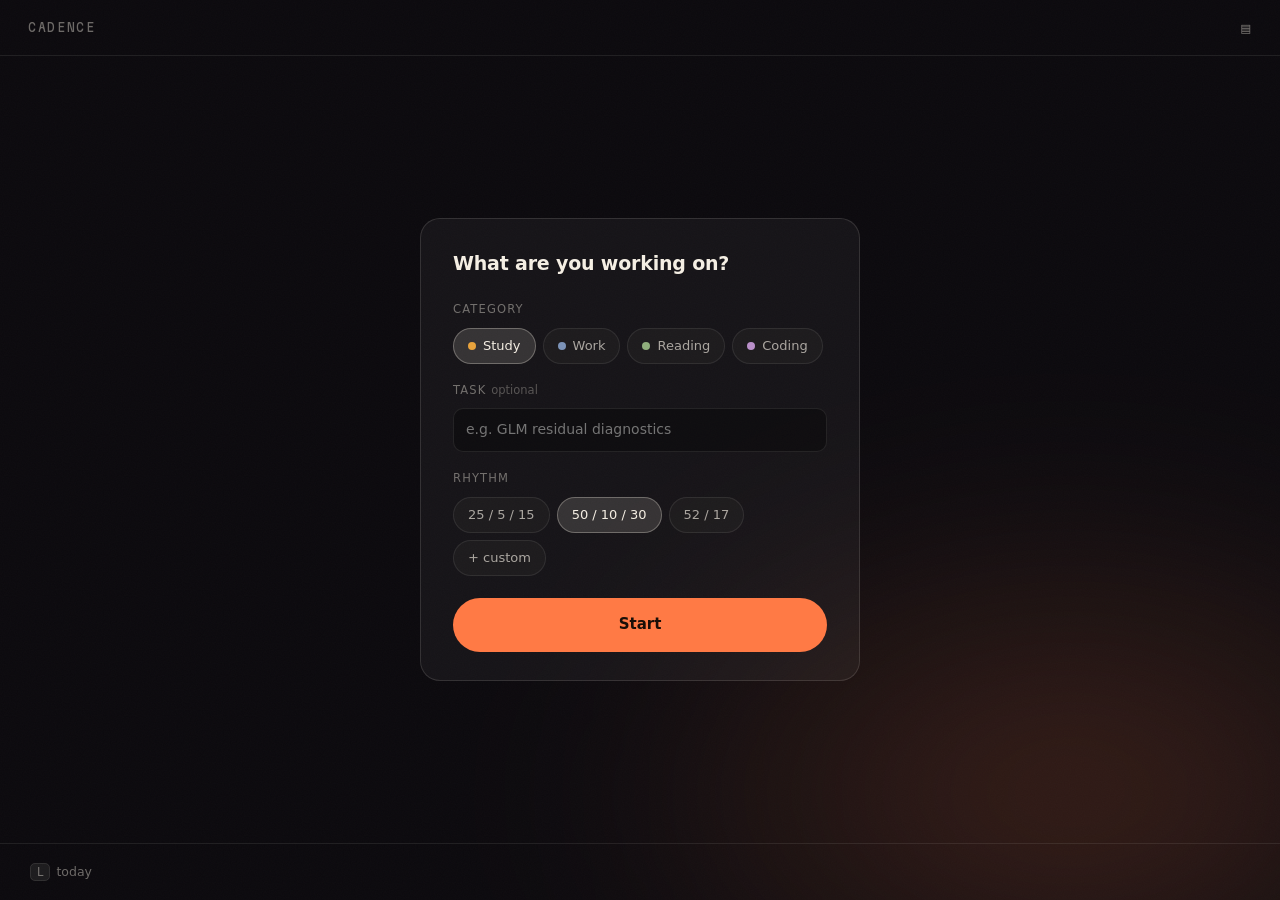
==== commit 601cba4c: "cadence: ambient wash (round two), and a live 25/5/15 reading Background: one soft off-centre glow r" ====
--- a/index.html
+++ b/index.html
@@ -10,8 +10,10 @@
 </head>
 <body>
 
-<!-- Grain texture only — the signature motion is the pulse trace on the running screen
-     (js/pulse.js), not an ambient background loop. Costs no bytes and no network. -->
+<!-- One soft, off-centre glow plus grain texture — the pulse trace on the running screen
+     (js/pulse.js) stays the signature motion; this is ambient depth, not a second one.
+     Costs no bytes and no network. -->
+<div class="wash" aria-hidden="true"></div>
 <div class="grain" aria-hidden="true"></div>
 
 <main class="frame">
@@ -22,7 +24,7 @@
     </button>
     <span class="brand" id="brand">cadence</span>
     <div class="top-right">
-      <button class="chip ghost" id="presetChip" hidden></button>
+      <div class="segstrip" id="segStrip" hidden></div>
       <button class="chip ghost icon" id="logBtn" title="Today (L)" aria-label="Today">▤</button>
     </div>
   </header>
--- a/css/app.css
+++ b/css/app.css
@@ -36,7 +36,7 @@
    author stylesheet always loads after the UA one. Any class below that sets `display` on an
    element also toggled via the `hidden` property must repeat that fact here, or `hidden` is
    silently a no-op on it. */
-.chip[hidden], .overlay[hidden], .fatal[hidden] { display: none; }
+.chip[hidden], .overlay[hidden], .fatal[hidden], .segstrip[hidden] { display: none; }
 
 html, body { height: 100%; }
 
@@ -50,13 +50,33 @@
 
 /* ---------------------------------------------------------------- surface */
 
-/* Flat and confident on purpose — a colour-blob gradient needs a vignette to stay readable
-   underneath it; a flat instrument-panel void does not. Grain is the one texture kept: cheap,
-   and it is the difference between "dark" and "digital-flat dark". */
+/* Grain: cheap texture, the difference between "dark" and "digital-flat dark". */
 .grain {
   position: fixed; inset: 0; z-index: 1; opacity: 0.05; pointer-events: none;
   background-image: url("data:image/svg+xml;utf8,<svg xmlns='http://www.w3.org/2000/svg' width='120' height='120'><filter id='n'><feTurbulence type='fractalNoise' baseFrequency='0.85' numOctaves='3'/></filter><rect width='120' height='120' filter='url(%23n)' opacity='0.5'/></svg>");
 }
+
+/* Ambient wash — round two on the background after the flat void read as empty. One soft glow,
+   not the old three busy blobs, kept off-centre so it never sits directly behind the clock and
+   competes with legibility. It recolours with --accent, so a break doesn't just change the
+   clock's colour while the room stays the same. Same restraint rule as the pulse trace: still
+   during focus, allowed to drift on a break — motion is spent on telling you something, not on
+   filling the screen. If this doesn't earn its keep, the fallback is a warmer flat --void and
+   deleting this block; nothing else depends on it. */
+.wash {
+  position: fixed; inset: -10%; z-index: 0; pointer-events: none;
+  background: radial-gradient(46% 40% at 78% 82%,
+              color-mix(in srgb, var(--accent) 20%, transparent), transparent 72%);
+  filter: blur(90px);
+  transition: background 1.4s ease;
+  animation: washDrift 52s ease-in-out infinite alternate;
+}
+body.phase-focus .wash { animation-play-state: paused; }
+@keyframes washDrift {
+  from { transform: translate(0, 0) scale(1); }
+  to   { transform: translate(-6%, -8%) scale(1.12); }
+}
+@media (prefers-reduced-motion: reduce) { .wash { animation: none; } }
 
 /* ---------------------------------------------------------------- layout */
 
@@ -107,6 +127,20 @@
 .chip.icon { padding: 6px 9px; font-size: 15px; line-height: 1; margin-right: -9px; }
 .chip:hover { color: var(--ink); border-color: var(--hairline); }
 .chip .dot { width: 7px; height: 7px; border-radius: 50%; background: var(--accent); flex: none; }
+
+/* The live reading of which interval type is running — 25 · 5 · 15, whichever is current lit
+   up. Different information from the time-signature under the clock: this says what KIND of
+   interval you're in, that says which cycle NUMBER you're on. */
+.segstrip {
+  display: inline-flex; gap: 2px;
+  background: rgba(244, 238, 227, 0.05); border: 1px solid var(--hairline);
+  border-radius: 999px; padding: 3px;
+}
+.segstrip .seg {
+  font-family: var(--mono); font-size: 11px; letter-spacing: 0.02em; color: var(--ink-3);
+  padding: 5px 10px; border-radius: 999px; transition: background 0.4s ease, color 0.4s ease;
+}
+.segstrip .seg.active { background: var(--accent); color: #1A0F08; }
 
 .card {
   background: var(--glass);
@@ -182,7 +216,7 @@
    pulse trace supplies the atmosphere a frosted card used to. */
 .run { text-align: center; width: min(480px, 92vw); }
 .state {
-  font-size: 11.5px; text-transform: uppercase; letter-spacing: 0.2em;
+  font-size: 15px; font-weight: 600; text-transform: uppercase; letter-spacing: 0.14em;
   color: var(--accent); margin-bottom: 18px; transition: color 0.8s;
 }
 .clock {
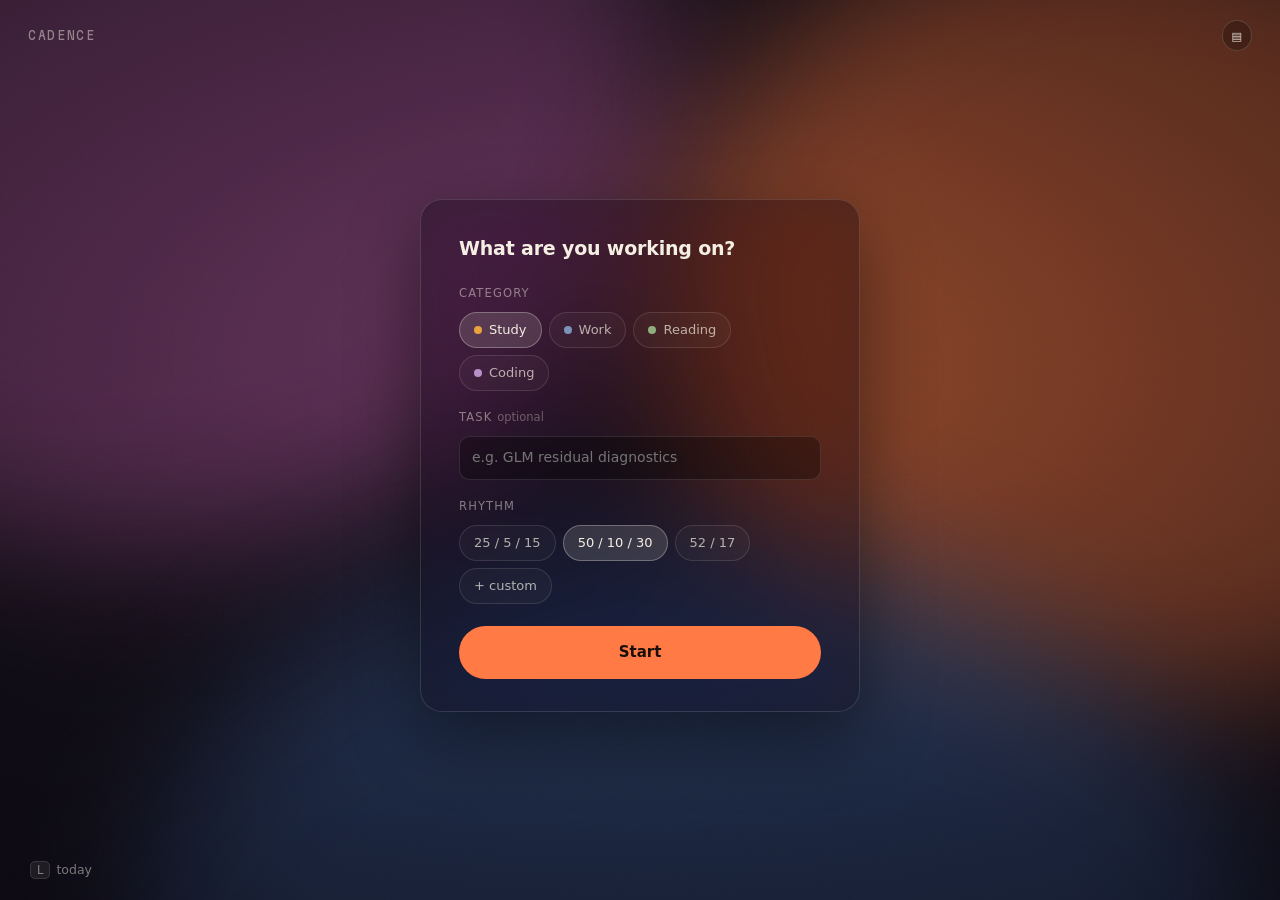
==== commit 8a6d1d43: "cadence: round two — Station's wallpaper and card are back, plus a real PiP clock Pulse's flat void " ====
--- a/index.html
+++ b/index.html
@@ -10,11 +10,14 @@
 </head>
 <body>
 
-<!-- One soft, off-centre glow plus grain texture — the pulse trace on the running screen
-     (js/pulse.js) stays the signature motion; this is ambient depth, not a second one.
-     Costs no bytes and no network. -->
-<div class="wash" aria-hidden="true"></div>
+<!-- Station's wallpaper, static rather than drifting — colour and depth behind the glass
+     card, not a second signature motion competing with the clock's own. Three CSS blobs,
+     grain texture, and a veil that darkens the middle for legibility. Costs no bytes. -->
+<div class="wall" aria-hidden="true">
+  <div class="blob b1"></div><div class="blob b2"></div><div class="blob b3"></div>
+</div>
 <div class="grain" aria-hidden="true"></div>
+<div class="veil" aria-hidden="true"></div>
 
 <main class="frame">
 
@@ -25,6 +28,7 @@
     <span class="brand" id="brand">cadence</span>
     <div class="top-right">
       <div class="segstrip" id="segStrip" hidden></div>
+      <button class="chip ghost icon" id="pipBtn" title="Float the clock (visible over other windows)" aria-label="Float the clock" hidden>⧉</button>
       <button class="chip ghost icon" id="logBtn" title="Today (L)" aria-label="Today">▤</button>
     </div>
   </header>
@@ -71,10 +75,11 @@
     </div>
 
     <!-- ============ running ============ -->
-    <div class="run" id="runCard" hidden>
+    <div class="card run" id="runCard" hidden>
       <div class="state" id="stateLabel">Focus</div>
-      <div class="clock" id="clock">00:00</div>
-      <div class="pulse-strip"><canvas id="pulseCanvas"></canvas></div>
+      <!-- Split so only the seconds colon blinks — the clock's only motion now that there is
+           no separate trace element. See css/app.css's .colon rule. -->
+      <div class="clock" id="clock"><span id="clockMM">00</span><span class="colon">:</span><span id="clockSS">00</span></div>
       <div class="timesig">
         <span class="frac" id="timesigFrac"></span>
         <span id="subline"></span>
@@ -90,6 +95,12 @@
 
   <footer class="botbar">
     <div class="hints" id="hints"></div>
+    <!-- Reserves Station's bottom-left player spot. Deliberately inert and honest about it —
+         no fake "now playing" text — until a real YouTube station is wired up (open question,
+         see CLAUDE.md). -->
+    <div class="player-chip" id="playerChip" hidden>
+      <span class="p-icon" aria-hidden="true">♪</span><span>No station set yet</span>
+    </div>
     <div class="desk" id="desk" hidden>
       <b id="deskTotal">0m</b> at desk
       <div id="deskSplit"></div>
--- a/css/app.css
+++ b/css/app.css
@@ -1,7 +1,8 @@
-/* cadence — "Pulse". An instrument, not a wallpaper. The name is the idea: a metronome
-   vocabulary, not decoration bolted onto a timer. cyclesBeforeLong IS beats per measure; a
-   long break IS the bar line. The one signature motion (js/pulse.js) is a real trace of
-   whether the timer is running, not an ambient loop that plays regardless of app state. */
+/* cadence. The wallpaper is the app, the clock is the only motion — Station's glass card and
+   ambient colour, Quiet's restraint about what moves. Chosen after living with an earlier
+   pass, "Pulse" (a flat void plus a heartbeat trace under the clock, js/pulse.js), which
+   turned out too far from what the wallpaper-and-card mock had already gotten right. See
+   CLAUDE.md's "Picture-in-picture" and design/round-two.html for how this round was decided. */
 
 @font-face {
   font-family: 'Martian Mono';
@@ -13,18 +14,26 @@
 
 :root {
   /* --accent is the one token JS owns — it swings pulse/rest as the phase changes. Everything
-     else is fixed. */
+     else is fixed. It colours the clock's state label and the card/button accents; the
+     wallpaper's own colours are fixed and do not follow it — see .wall below. */
   --accent: #FF7A45;
-  --void: #0C0A0E;
+  --void: #120E18;
   --paper: #F4EEE3;
   --ink: var(--paper);
-  --ink-2: rgba(244, 238, 227, 0.66);
-  --ink-3: rgba(244, 238, 227, 0.42);
-  --hairline: rgba(244, 238, 227, 0.09);
-  --glass: rgba(255, 255, 255, 0.045);
-  --glass-line: rgba(244, 238, 227, 0.13);
-  --glass-fill: rgba(244, 238, 227, 0.07);
-  --radius: 20px;
+  --ink-2: rgba(244, 238, 227, 0.7);
+  --ink-3: rgba(244, 238, 227, 0.48);
+  /* Still used inside the glass card/overlay — form fields, list dividers — where a hairline
+     against frosted glass reads fine. The topbar/botbar's own hairlines are gone; those sit
+     directly on the wallpaper now, not on a flat void. */
+  --hairline: rgba(244, 238, 227, 0.12);
+  /* Chip/button glass — small frosted pills floating directly on the wallpaper. */
+  --glass: rgba(255, 255, 255, 0.10);
+  --glass-line: rgba(255, 255, 255, 0.16);
+  --glass-fill: rgba(255, 255, 255, 0.09);
+  /* Card glass — the one big panel (setup or running), a stronger frost than a chip's. */
+  --card-bg: rgba(20, 14, 24, 0.42);
+  --card-line: rgba(255, 255, 255, 0.13);
+  --radius: 22px;
   --mono: 'Martian Mono', ui-monospace, "SF Mono", Menlo, monospace;
   color-scheme: dark;
 }
@@ -36,7 +45,7 @@
    author stylesheet always loads after the UA one. Any class below that sets `display` on an
    element also toggled via the `hidden` property must repeat that fact here, or `hidden` is
    silently a no-op on it. */
-.chip[hidden], .overlay[hidden], .fatal[hidden], .segstrip[hidden] { display: none; }
+.chip[hidden], .overlay[hidden], .fatal[hidden], .segstrip[hidden], .player-chip[hidden] { display: none; }
 
 html, body { height: 100%; }
 
@@ -50,33 +59,29 @@
 
 /* ---------------------------------------------------------------- surface */
 
+/* Station's wallpaper, static rather than drifting. Fixed positions and fixed colours — no
+   @keyframes here at all, deliberately: an earlier pass tried pausing the drift during focus
+   and only allowing it on a break, but the owner's call after seeing it live was that ninety
+   minutes of any peripheral motion was a cost the wallpaper didn't need to charge. The clock's
+   blinking colon is the only thing that still moves. */
+.wall { position: fixed; inset: -20%; z-index: 0; pointer-events: none; }
+.blob { position: absolute; border-radius: 50%; filter: blur(70px); opacity: 0.68; }
+.b1 { width: 60%; height: 70%; left: -8%;  top: -12%;   background: #7A3B6B; }
+.b2 { width: 55%; height: 65%; right: -6%; top: 6%;     background: #B4542C; }
+.b3 { width: 62%; height: 62%; left: 22%;  bottom: -20%; background: #2E4A7A; }
+
 /* Grain: cheap texture, the difference between "dark" and "digital-flat dark". */
 .grain {
-  position: fixed; inset: 0; z-index: 1; opacity: 0.05; pointer-events: none;
+  position: fixed; inset: 0; z-index: 1; opacity: 0.09; pointer-events: none;
   background-image: url("data:image/svg+xml;utf8,<svg xmlns='http://www.w3.org/2000/svg' width='120' height='120'><filter id='n'><feTurbulence type='fractalNoise' baseFrequency='0.85' numOctaves='3'/></filter><rect width='120' height='120' filter='url(%23n)' opacity='0.5'/></svg>");
 }
 
-/* Ambient wash — round two on the background after the flat void read as empty. One soft glow,
-   not the old three busy blobs, kept off-centre so it never sits directly behind the clock and
-   competes with legibility. It recolours with --accent, so a break doesn't just change the
-   clock's colour while the room stays the same. Same restraint rule as the pulse trace: still
-   during focus, allowed to drift on a break — motion is spent on telling you something, not on
-   filling the screen. If this doesn't earn its keep, the fallback is a warmer flat --void and
-   deleting this block; nothing else depends on it. */
-.wash {
-  position: fixed; inset: -10%; z-index: 0; pointer-events: none;
-  background: radial-gradient(46% 40% at 78% 82%,
-              color-mix(in srgb, var(--accent) 20%, transparent), transparent 72%);
-  filter: blur(90px);
-  transition: background 1.4s ease;
-  animation: washDrift 52s ease-in-out infinite alternate;
-}
-body.phase-focus .wash { animation-play-state: paused; }
-@keyframes washDrift {
-  from { transform: translate(0, 0) scale(1); }
-  to   { transform: translate(-6%, -8%) scale(1.12); }
-}
-@media (prefers-reduced-motion: reduce) { .wash { animation: none; } }
+/* Darkens the middle of the wallpaper so text and the glass card stay legible over it without
+   needing the blobs themselves to be duller. */
+.veil {
+  position: fixed; inset: 0; z-index: 1; pointer-events: none;
+  background: radial-gradient(120% 90% at 50% 40%, transparent 20%, rgba(6, 4, 10, 0.72) 100%);
+}
 
 /* ---------------------------------------------------------------- layout */
 
@@ -85,14 +90,13 @@
   height: 100%; display: flex; flex-direction: column;
 }
 
-/* Letterhead bookends — the whole point of the redesign is fewer floating islands. Two thin
-   rules replace five disconnected glass chips. */
+/* No hairline rules here on purpose — the wallpaper needs something to float glass chips on,
+   which a dividing line doesn't give it. Chips carry their own frosted edge instead. */
 .topbar, .botbar {
   display: flex; align-items: center; gap: 12px;
-  padding: 18px 28px;
-}
-.topbar { border-bottom: 1px solid var(--hairline); }
-.botbar { border-top: 1px solid var(--hairline); justify-content: space-between; align-items: flex-end; }
+  padding: 20px 28px;
+}
+.botbar { justify-content: space-between; align-items: flex-end; }
 
 .brand {
   font-family: var(--mono); font-size: 12px; letter-spacing: 0.14em; text-transform: uppercase;
@@ -114,18 +118,21 @@
 
 /* ---------------------------------------------------------------- chip (topbar controls) */
 
-/* No blur, no fill — against a flat void there is nothing to frost. A dot, text, a hairline
-   underline on hover. Quiet by default is the point. */
+/* Station's floating glass pill — the wallpaper is what gives these something to frost. */
 .chip {
   display: inline-flex; align-items: center; gap: 8px;
-  background: none; border: 1px solid transparent; border-radius: 999px;
-  padding: 6px 12px; margin: -6px -12px;
-  font: inherit; font-size: 13px; font-weight: 500; color: var(--ink-2);
+  background: var(--glass); border: 1px solid var(--glass-line);
+  backdrop-filter: blur(14px);
+  border-radius: 999px; padding: 7px 14px;
+  font: inherit; font-size: 13px; font-weight: 500; color: var(--ink);
   cursor: pointer; max-width: 46vw; overflow: hidden; white-space: nowrap; text-overflow: ellipsis;
 }
-.chip.ghost { font-family: var(--mono); font-size: 11.5px; letter-spacing: 0.04em; color: var(--ink-3); }
-.chip.icon { padding: 6px 9px; font-size: 15px; line-height: 1; margin-right: -9px; }
-.chip:hover { color: var(--ink); border-color: var(--hairline); }
+.chip.ghost {
+  font-family: var(--mono); font-size: 11.5px; letter-spacing: 0.04em; color: var(--ink-2);
+  background: rgba(0, 0, 0, 0.24); font-weight: 400;
+}
+.chip.icon { padding: 7px 9px; font-size: 15px; line-height: 1; }
+.chip:hover { background: rgba(255, 255, 255, 0.16); }
 .chip .dot { width: 7px; height: 7px; border-radius: 50%; background: var(--accent); flex: none; }
 
 /* The live reading of which interval type is running — 25 · 5 · 15, whichever is current lit
@@ -133,7 +140,8 @@
    interval you're in, that says which cycle NUMBER you're on. */
 .segstrip {
   display: inline-flex; gap: 2px;
-  background: rgba(244, 238, 227, 0.05); border: 1px solid var(--hairline);
+  background: var(--glass); border: 1px solid var(--glass-line);
+  backdrop-filter: blur(14px);
   border-radius: 999px; padding: 3px;
 }
 .segstrip .seg {
@@ -142,10 +150,14 @@
 }
 .segstrip .seg.active { background: var(--accent); color: #1A0F08; }
 
+/* The one big frosted panel — setup and running screens both use it (class="card ..."). A
+   stronger frost than a chip's: saturate lifts the wallpaper's colour as it shows through. */
 .card {
-  background: var(--glass);
-  border: 1px solid var(--glass-line);
+  background: var(--card-bg);
+  border: 1px solid var(--card-line);
+  backdrop-filter: blur(26px) saturate(140%);
   border-radius: var(--radius);
+  box-shadow: 0 24px 70px rgba(0, 0, 0, 0.42);
 }
 
 .btn {
@@ -153,21 +165,22 @@
   border-radius: 999px; padding: 11px 24px;
   border: 1px solid var(--glass-line);
   background: var(--glass-fill); color: var(--paper);
+  backdrop-filter: blur(10px);
   transition: background 0.15s, transform 0.06s, border-color 0.15s;
 }
-.btn:hover { background: rgba(244, 238, 227, 0.13); border-color: rgba(244, 238, 227, 0.24); }
+.btn:hover { background: rgba(255, 255, 255, 0.16); border-color: rgba(255, 255, 255, 0.26); }
 .btn:active { transform: translateY(1px); }
 .btn.primary { background: var(--accent); border-color: transparent; color: #1A0F08; }
 .btn.primary:hover { filter: brightness(1.08); }
-.btn.ghost { background: transparent; color: var(--ink-2); }
-.btn.ghost:hover { background: rgba(244, 238, 227, 0.06); color: var(--ink); }
+.btn.ghost { background: transparent; color: var(--ink-2); backdrop-filter: none; }
+.btn.ghost:hover { background: rgba(255, 255, 255, 0.08); color: var(--ink); }
 .btn.sm { font-size: 12.5px; padding: 7px 15px; }
 .btn.lg { width: 100%; padding: 14px 24px; font-size: 15px; margin-top: 4px; }
 .btn:disabled { opacity: 0.4; cursor: default; }
 
 /* ---------------------------------------------------------------- setup */
 
-.setup { width: min(440px, 92vw); padding: 30px 32px 28px; }
+.setup { width: min(440px, 92vw); padding: 34px 38px 32px; }
 .setup h1 { font-size: 19px; font-weight: 600; letter-spacing: -0.01em; margin-bottom: 22px; }
 
 .field { margin-bottom: 18px; }
@@ -212,23 +225,27 @@
 
 /* ---------------------------------------------------------------- running */
 
-/* No glass panel here on purpose — the running screen sits directly on the void, and the
-   pulse trace supplies the atmosphere a frosted card used to. */
-.run { text-align: center; width: min(480px, 92vw); }
+/* The frosted card (see .card above) now holds the running screen too — it's the wallpaper
+   Station argued for, not the flat void Pulse sat on. */
+.run { text-align: center; width: min(480px, 92vw); padding: 38px 48px 32px; }
 .state {
-  font-size: 15px; font-weight: 600; text-transform: uppercase; letter-spacing: 0.14em;
+  font-size: 12.5px; font-weight: 600; text-transform: uppercase; letter-spacing: 0.18em;
   color: var(--accent); margin-bottom: 18px; transition: color 0.8s;
 }
+/* Landed smaller than an earlier pass tried (112px) once it actually sat inside a card rather
+   than alone on a void — see design/round-two.html for the comparison that settled this. */
 .clock {
   font-family: var(--mono); font-weight: 400;
-  font-size: clamp(64px, 11vw, 112px); line-height: 0.92;
+  font-size: clamp(52px, 8.5vw, 96px); line-height: 0.92;
   font-variant-numeric: tabular-nums; letter-spacing: -0.01em; color: var(--ink);
 }
 body.paused .clock { opacity: 0.42; }
-
-.pulse-strip { width: 100%; height: 64px; margin-top: 22px; }
-.pulse-strip canvas { width: 100%; height: 100%; display: block; }
-@media (prefers-reduced-motion: reduce) { .pulse-strip { opacity: 0.5; } }
+/* The clock's only motion: no separate trace or wallpaper drift, just this. Frozen (not
+   blinking) while paused, same freeze rule the old pulse trace used to enforce. */
+.clock .colon { animation: clockBlink 1s steps(1) infinite; }
+body.paused .clock .colon { animation: none; }
+@keyframes clockBlink { 50% { opacity: 0.2; } }
+@media (prefers-reduced-motion: reduce) { .clock .colon { animation: none; } }
 
 .timesig {
   margin-top: 18px; font-size: 14.5px; color: var(--ink-2);
@@ -237,6 +254,16 @@
 .timesig .frac { font-family: var(--mono); font-size: 15px; color: var(--ink); }
 
 .acts { display: flex; gap: 10px; justify-content: center; margin-top: 28px; }
+
+/* Station's bottom-left player spot, reserved but inert — see the comment in index.html. */
+.player-chip {
+  display: inline-flex; align-items: center; gap: 9px;
+  padding: 8px 14px 8px 11px;
+  background: rgba(0, 0, 0, 0.26); border: 1px solid var(--glass-line);
+  backdrop-filter: blur(14px); border-radius: 999px;
+  font-size: 12.5px; color: var(--ink-3);
+}
+.player-chip .p-icon { font-size: 13px; opacity: 0.8; }
 
 /* ---------------------------------------------------------------- today */
 
